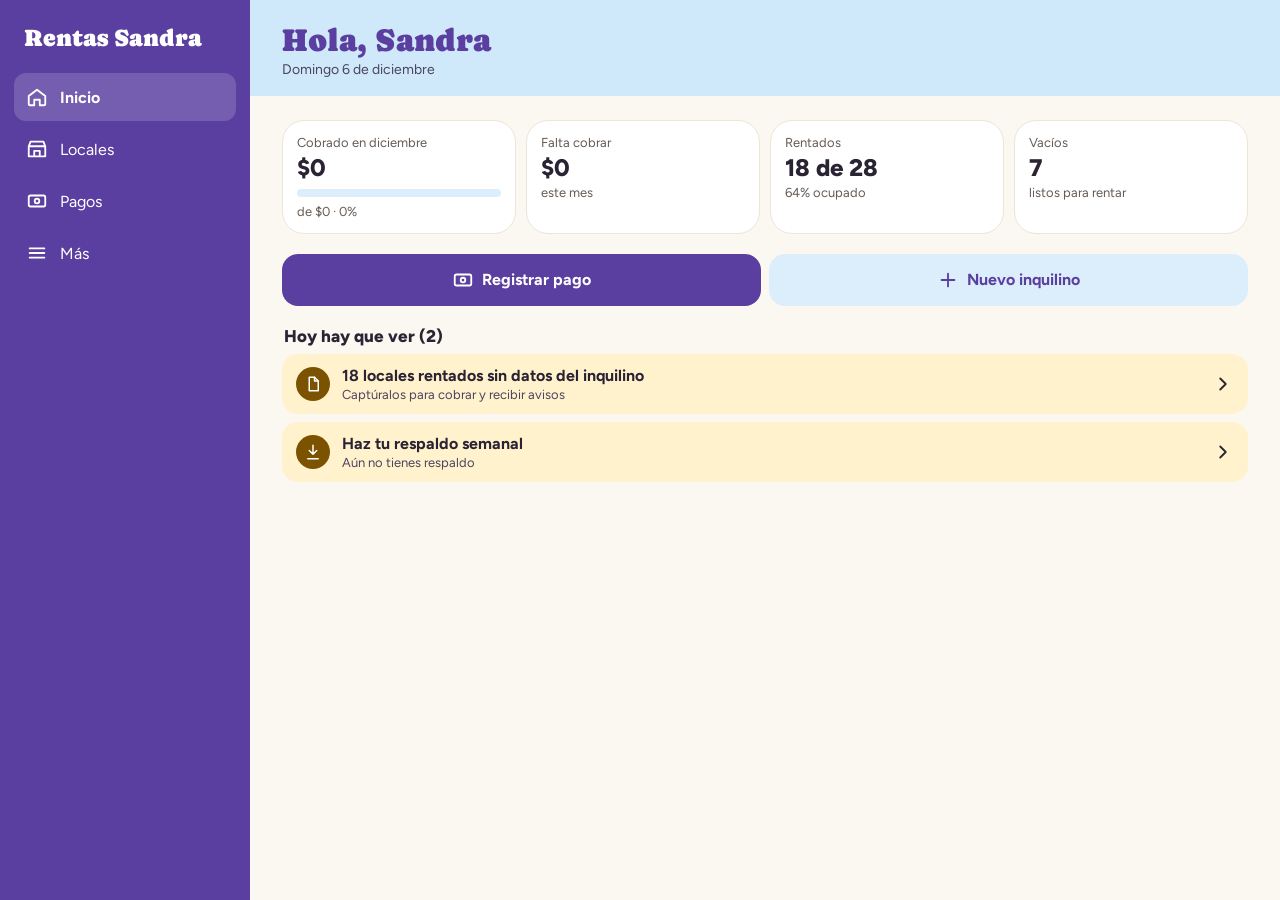
==== index.html @ fb32c987 "App de rentas: primera versión Co-Authored-By: Claude Opus 5.5 <noreply@anthropic.com> Claude-Sessio" ====
<!doctype html>
<html lang="es">
<head>
<meta charset="utf-8">
<meta name="viewport" content="width=device-width, initial-scale=1, viewport-fit=cover">
<meta name="theme-color" content="#CFE8FA">
<title>Rentas Sandra</title>
<link rel="manifest" href="manifest.webmanifest">
<link rel="icon" href="icono.svg">
<link rel="apple-touch-icon" href="icono-192.png">
<link rel="preload" href="lib/fuentes/caprasimo-latin-400-normal.woff2" as="font" type="font/woff2" crossorigin>
<link rel="stylesheet" href="estilos.css">
</head>
<body>
<header><button id="atras" aria-label="Atrás"><svg class="i" viewBox="0 0 24 24" aria-hidden="true"><path d="M15 6l-6 6 6 6"/></svg></button><div><h1 id="tit">Rentas</h1><p id="sub"></p></div></header>
<main id="main"></main>
<nav>
  <span class="marca">Rentas Sandra</span>
  <a href="#/inicio" data-t="inicio"><svg class="i" viewBox="0 0 24 24" aria-hidden="true"><path d="M3 11l9-7 9 7v9a1 1 0 0 1-1 1h-5v-6H9v6H4a1 1 0 0 1-1-1z"/></svg>Inicio</a>
  <a href="#/locales" data-t="locales"><svg class="i" viewBox="0 0 24 24" aria-hidden="true"><path d="M3 9l2-5h14l2 5M3 9v11h18V9M3 9h18M9 20v-6h6v6"/></svg>Locales</a>
  <a href="#/pagos" data-t="pagos"><svg class="i" viewBox="0 0 24 24" aria-hidden="true"><rect x="3" y="6" width="18" height="12" rx="2"/><circle cx="12" cy="12" r="2.5"/></svg>Pagos</a>
  <a href="#/mas" data-t="mas"><svg class="i" viewBox="0 0 24 24" aria-hidden="true"><path d="M4 7h16M4 12h16M4 17h16"/></svg>Más</a>
</nav>
<div id="velo" onclick="if(event.target===this)cerrarHoja()">
  <div id="hoja"><div class="hoja-cab"><b id="hoja-tit"></b><button onclick="cerrarHoja()" aria-label="Cerrar"><svg class="i" viewBox="0 0 24 24" aria-hidden="true"><path d="M6 6l12 12M18 6L6 18"/></svg></button></div><div id="hoja-cuerpo"></div></div>
</div>
<script src="lib/jspdf.umd.min.js" defer></script>
<script src="datos.js"></script>
<script src="app.js"></script>
</body>
</html>
---- estilos.css ----
@font-face{font-family:Caprasimo;src:url(lib/fuentes/caprasimo-latin-400-normal.woff2) format("woff2");font-weight:400;font-display:swap}
@font-face{font-family:Figtree;src:url(lib/fuentes/figtree-latin-400-normal.woff2) format("woff2");font-weight:400;font-display:swap}
@font-face{font-family:Figtree;src:url(lib/fuentes/figtree-latin-600-normal.woff2) format("woff2");font-weight:600;font-display:swap}
@font-face{font-family:Figtree;src:url(lib/fuentes/figtree-latin-700-normal.woff2) format("woff2");font-weight:700;font-display:swap}
@font-face{font-family:Figtree;src:url(lib/fuentes/figtree-latin-800-normal.woff2) format("woff2");font-weight:800;font-display:swap}

/* Estilo "Orgánico" con azul cielo y morado */
:root{--mor:#5B3FA0;--mor-osc:#432C7A;--cielo:#CFE8FA;--cielo2:#DCEEFB;--fondo:#FBF7F1;--txt:#2A2333;--gris:#665C55;--card:#fff;--borde:#EEE5D8;--linea:#F3ECE2;--input:#E2D7C9;
--rojo:#B3261E;--rojo2:#FCE8E6;--amar:#7A5200;--amar2:#FFF2CC;--verde:#1E6B45;--verde2:#DDF2E5;--gris2:#EEEAF5;--gris3:#4C4560;--wa:#1E7F45}
*{box-sizing:border-box;-webkit-tap-highlight-color:transparent}
html{font-size:16px}
body{margin:0;background:var(--fondo);font-family:Figtree,system-ui,-apple-system,"Segoe UI",Roboto,sans-serif;color:var(--txt);padding-bottom:calc(80px + env(safe-area-inset-bottom))}
a{color:inherit;text-decoration:none}
svg.i{width:22px;height:22px;flex:none;fill:none;stroke:currentColor;stroke-width:2;stroke-linecap:round;stroke-linejoin:round}
header{position:sticky;top:0;z-index:5;background:var(--cielo);color:var(--txt);padding:calc(14px + env(safe-area-inset-top)) 12px 14px;display:flex;align-items:center;gap:4px}
header h1{margin:0;font-family:Caprasimo,Georgia,serif;font-weight:400;font-size:26px;color:var(--mor);line-height:1.15}
header p{margin:2px 0 0;font-size:14px;color:var(--gris3)}
#atras{background:#fff;border:0;color:var(--mor);width:40px;height:40px;border-radius:50%;display:grid;place-items:center;cursor:pointer;flex:none;margin-right:6px}
main{padding:14px 16px;max-width:760px;margin:0 auto}
h2{font-size:17px;font-weight:800;margin:20px 2px 8px}
.card{background:var(--card);border:1px solid var(--borde);border-radius:22px;padding:12px 16px;margin-bottom:12px}
.card p{margin:0 0 8px;line-height:1.45;font-size:15px}
.kpis{display:grid;grid-template-columns:1fr 1fr;gap:10px;margin-bottom:12px}
.kpi{display:flex;flex-direction:column;gap:3px;background:var(--card);border:1px solid var(--borde);border-radius:22px;padding:14px;margin-bottom:12px}
.kpis .kpi{margin:0}
.kpi b{font-size:24px;font-weight:800}
.kpi span{font-size:13px;color:var(--gris)}
.barra{height:8px;background:var(--cielo2);border-radius:4px;margin:4px 0;overflow:hidden}
.barra i{display:block;height:100%;background:var(--mor);border-radius:4px}
.al{display:flex;gap:12px;align-items:center;padding:12px 14px;border-radius:16px;margin-bottom:8px;font-size:16px;font-weight:700}
.al .ic{width:34px;height:34px;flex:none;border-radius:50%;display:grid;place-items:center;color:#fff}
.al .ic svg{width:18px;height:18px}
.al.r{background:var(--rojo2)} .al.r .ic{background:var(--rojo)}
.al.a{background:var(--amar2)} .al.a .ic{background:var(--amar)}
.al div{flex:1}
.al em{font-style:normal;font-weight:400;font-size:13px;color:var(--gris3);display:block;margin-top:2px}
.chip{display:inline-block;font-size:13px;font-weight:700;padding:4px 10px;border-radius:20px;white-space:nowrap;margin-left:6px}
.c-r{background:var(--rojo2);color:var(--rojo)} .c-a{background:var(--amar2);color:var(--amar)} .c-v{background:var(--verde2);color:var(--verde)} .c-g{background:var(--gris2);color:var(--gris3)}
.filtros{display:flex;gap:8px;flex-wrap:wrap;margin-bottom:12px}
.filtros button{min-height:40px;padding:0 14px;border-radius:20px;border:1px solid var(--input);background:#fff;font:inherit;font-size:14px;color:var(--txt);cursor:pointer}
.filtros button.on{background:var(--mor);border-color:var(--mor);color:#fff;font-weight:700}
.fila{display:flex;justify-content:space-between;align-items:center;gap:8px;min-height:60px;padding:8px 0;border-bottom:1px solid var(--linea);font-size:16px;cursor:pointer}
.fila:last-child{border-bottom:0}
.fila small{display:block;color:var(--gris);font-size:13px;margin-top:2px}
.fila>div{flex:1;min-width:0}
.plaza{font-weight:800;font-size:17px;margin:4px 0;display:flex;justify-content:space-between;align-items:center;gap:6px}
.plaza span{font-weight:400;color:var(--gris);font-size:13px}
.btn{display:flex;align-items:center;justify-content:center;gap:8px;width:100%;min-height:52px;border:0;border-radius:16px;padding:12px;font-size:16px;font-weight:700;margin-top:8px;cursor:pointer;background:var(--mor);color:#fff;text-align:center;font-family:inherit}
.btn:hover{background:var(--mor-osc)}
.btn.sec{background:var(--cielo2);color:var(--mor)}
.btn.wa{background:var(--wa);color:#fff}
.btn.peligro{background:var(--rojo2);color:var(--rojo)}
.btn.chico{min-height:44px;padding:8px;font-size:14px}
.btn.hecho{opacity:.5}
.btn:disabled{opacity:.6}
.dos{display:grid;grid-template-columns:1fr 1fr;gap:8px}
.tres{display:grid;grid-template-columns:1fr 1fr 1fr;gap:6px}
.dato{display:flex;justify-content:space-between;gap:12px;font-size:15px;padding:6px 0;text-align:right}
.dato span{color:var(--gris);text-align:left}
.cifras{display:grid;grid-template-columns:repeat(3,1fr);gap:8px;margin:8px 0}
.cifras div{background:var(--fondo);border-radius:12px;padding:10px;display:flex;flex-direction:column;gap:2px}
.cifras span{font-size:12px;color:var(--gris)}
.cifras b{font-size:16px}
.persona{display:flex;align-items:center;gap:12px;margin:4px 0}
.avatar{width:46px;height:46px;border-radius:50%;background:var(--cielo2);color:var(--mor);display:grid;place-items:center;font-weight:800;font-size:17px;flex:none}
.persona b{font-size:17px;display:block}
.persona small{color:var(--gris);font-size:14px}
.chk{display:flex;justify-content:space-between;align-items:center;gap:10px;font-size:16px;min-height:56px;padding:6px 0}
.chk>span:first-child{flex:1}
.chk small{display:block;color:var(--gris);font-size:13px}
.chk input[type=checkbox]{width:26px;height:26px;accent-color:var(--mor);margin:0}
.chk input[type=date]{width:auto;flex:0 0 auto;margin:0;font-size:15px;padding:8px}
.seg{display:flex;background:var(--linea);border-radius:12px;padding:3px}
.seg button{min-height:38px;padding:0 11px;border:0;border-radius:10px;background:transparent;font:inherit;font-size:14px;color:var(--gris3);cursor:pointer}
.seg button.on{background:#fff;font-weight:700;color:var(--mor);box-shadow:0 1px 2px rgba(0,0,0,.08)}
.acc{display:flex;align-items:center;gap:10px}
.cam{border:1.5px dashed #9BB8D6;background:#fff;border-radius:10px;width:44px;height:44px;color:var(--mor);cursor:pointer;display:grid;place-items:center}
.doc{border-bottom:1px solid var(--linea)}
.doc:last-of-type{border:0}
.fotos{display:flex;flex-wrap:wrap;gap:6px;margin:4px 0 8px}
.mini{width:60px;height:60px;object-fit:cover;border-radius:10px;border:1px solid var(--borde);cursor:pointer;background:var(--cielo2)}
.mas-foto{width:60px;height:60px;border-radius:10px;border:1.5px dashed #9BB8D6;background:#fff;color:var(--mor);cursor:pointer;display:grid;place-items:center}
.pasos{display:grid;grid-template-columns:repeat(4,1fr);gap:6px;margin:4px 0 6px}
.pasos i{height:6px;border-radius:3px;background:var(--cielo2)}
.pasos i.on{background:var(--mor)}
.paso{display:flex;gap:10px;margin:16px 0 6px}
.paso .n{flex:0 0 30px;height:30px;border-radius:50%;background:var(--mor);color:#fff;display:grid;place-items:center;font-weight:800}
.paso b{font-size:17px}
.paso p{margin:2px 0 0;font-size:14px;color:var(--gris)}
.sub{font-size:13px;color:var(--gris);margin:12px 0 4px;font-weight:700}
label{display:block;font-size:13px;color:var(--gris);margin:12px 0 0}
label small{display:block;font-size:11px}
input,select,textarea{display:block;width:100%;margin-top:4px;font-size:16px;min-height:48px;padding:11px 12px;border:1px solid var(--input);border-radius:12px;background:#fff;color:var(--txt);font-family:inherit}
input:focus,select:focus,textarea:focus{outline:2px solid var(--mor);outline-offset:1px}
textarea{resize:vertical}
.buscar{display:flex;align-items:center;gap:10px;background:#fff;border:1px solid var(--input);border-radius:16px;padding:0 14px;margin:0 0 10px;color:var(--gris)}
.buscar input{border:0;margin:0;padding:0;outline:0}
.aviso{background:var(--amar2);color:var(--amar);border-radius:12px;padding:10px 12px;font-size:14px;margin:6px 0}
.aviso a{text-decoration:underline}
.ok{background:var(--verde2);color:var(--verde);border-radius:14px;padding:14px;font-size:16px;font-weight:700;text-align:center}
.vacio{color:var(--gris);text-align:center;padding:14px;font-size:14px}
.rojo{color:var(--rojo)}
.mesnav{display:flex;justify-content:space-between;align-items:center;margin-bottom:12px}
.mesnav a{width:44px;height:44px;border-radius:50%;background:#fff;border:1px solid var(--borde);display:grid;place-items:center;color:var(--txt)}
.mesnav b{text-transform:capitalize;font-family:Caprasimo,Georgia,serif;font-weight:400;font-size:22px;color:var(--mor)}
.tabla{width:100%;border-collapse:collapse;font-size:14px}
.tabla td,.tabla th{padding:7px 4px;text-align:right;border-bottom:1px solid var(--linea)}
.tabla td:first-child,.tabla th:first-child{text-align:left;text-transform:capitalize}
.menu .fila{font-size:16px}
.menu .fila svg.i{color:var(--mor);margin-right:12px}
.menu .fila>div{display:flex;align-items:center}
nav{position:fixed;bottom:0;left:0;right:0;z-index:5;display:grid;grid-template-columns:repeat(4,1fr);background:#fff;border-top:1px solid var(--borde);padding:6px 0 calc(8px + env(safe-area-inset-bottom))}
nav a{min-height:52px;display:flex;flex-direction:column;align-items:center;justify-content:center;gap:3px;font-size:12px;color:var(--gris)}
nav a.on{color:var(--mor);font-weight:700}
nav .marca{display:none}
#velo{position:fixed;inset:0;z-index:10;background:rgba(42,35,51,.45);display:none;align-items:flex-end;justify-content:center}
#velo.on{display:flex}
#hoja{background:var(--fondo);width:100%;max-width:640px;max-height:90vh;overflow:auto;border-radius:24px 24px 0 0;padding:0 16px calc(20px + env(safe-area-inset-bottom))}
.hoja-cab{position:sticky;top:0;z-index:1;background:var(--fondo);display:flex;justify-content:space-between;align-items:center;padding:16px 0 8px;font-size:18px;font-weight:800}
.hoja-cab button{border:0;background:var(--cielo2);color:var(--mor);border-radius:50%;width:40px;height:40px;cursor:pointer;display:grid;place-items:center}
.pago{margin-top:8px}

/* Laptop y tableta grande: menú a la izquierda */
@media (min-width:900px){
  body{padding-bottom:0;padding-left:250px}
  nav{top:0;right:auto;width:250px;bottom:0;display:flex;flex-direction:column;gap:4px;padding:24px 14px;background:var(--mor);border:0}
  nav .marca{display:block;font-family:Caprasimo,Georgia,serif;font-size:24px;color:#fff;padding:0 10px 18px}
  nav a{flex-direction:row;justify-content:flex-start;gap:12px;min-height:48px;padding:0 12px;border-radius:12px;font-size:16px;color:#fff}
  nav a.on{background:rgba(255,255,255,.16);color:#fff}
  header{padding:22px 32px 18px}
  header h1{font-size:32px}
  main{padding:24px 32px;max-width:1100px;margin:0}
  .kpis{grid-template-columns:repeat(4,1fr)}
  .columnas{display:grid;grid-template-columns:1fr 1fr;gap:16px;align-items:start}
  #velo{align-items:center}
  #hoja{border-radius:24px;max-height:85vh}
}
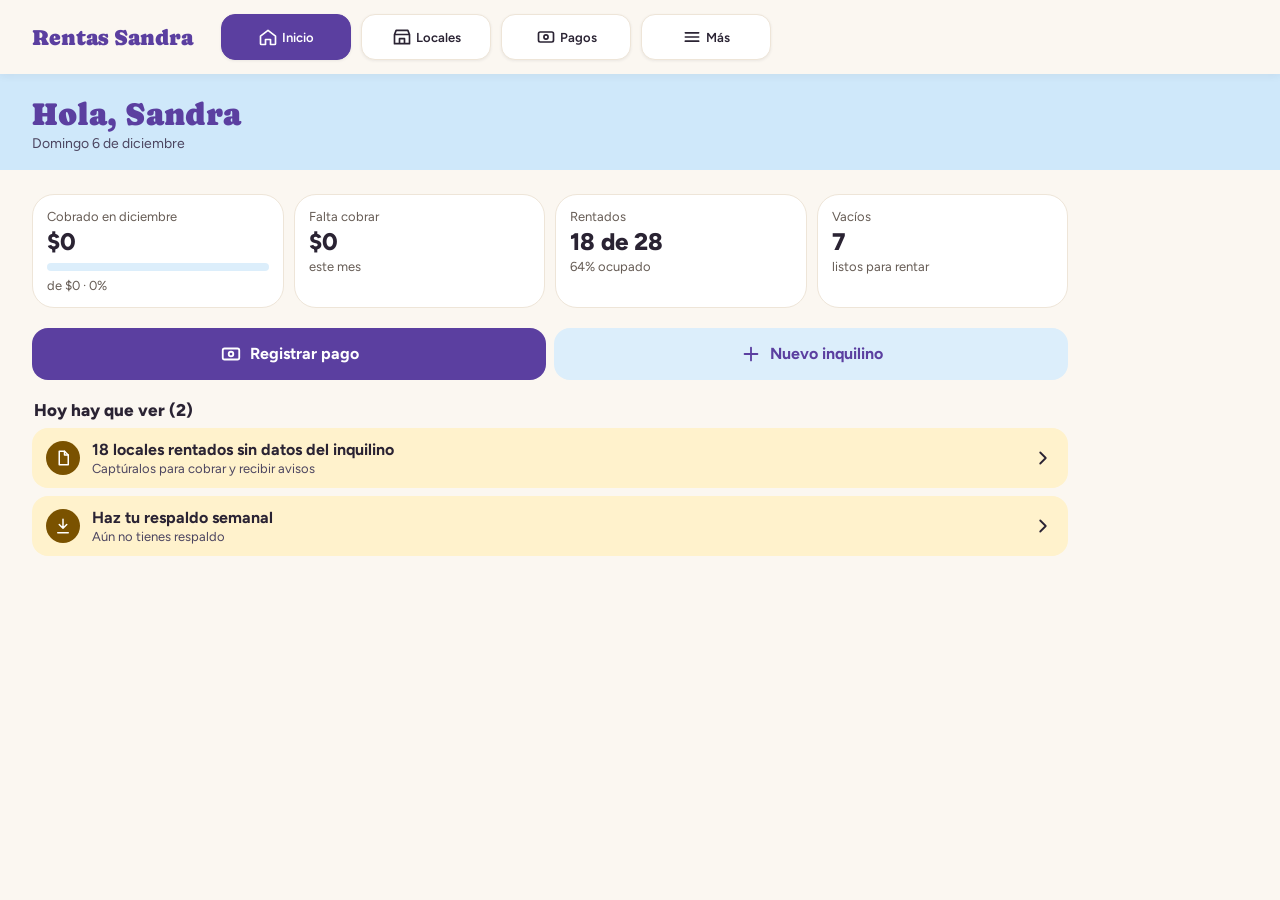
==== commit b9f10eb5: "Menú superior con botones redondeados Co-Authored-By: Claude Haiku 5.5 <noreply@anthropic.com> Claud" ====
--- a/index.html
+++ b/index.html
@@ -12,8 +12,6 @@
 <link rel="stylesheet" href="estilos.css">
 </head>
 <body>
-<header><button id="atras" aria-label="Atrás"><svg class="i" viewBox="0 0 24 24" aria-hidden="true"><path d="M15 6l-6 6 6 6"/></svg></button><div><h1 id="tit">Rentas</h1><p id="sub"></p></div></header>
-<main id="main"></main>
 <nav>
   <span class="marca">Rentas Sandra</span>
   <a href="#/inicio" data-t="inicio"><svg class="i" viewBox="0 0 24 24" aria-hidden="true"><path d="M3 11l9-7 9 7v9a1 1 0 0 1-1 1h-5v-6H9v6H4a1 1 0 0 1-1-1z"/></svg>Inicio</a>
@@ -21,6 +19,8 @@
   <a href="#/pagos" data-t="pagos"><svg class="i" viewBox="0 0 24 24" aria-hidden="true"><rect x="3" y="6" width="18" height="12" rx="2"/><circle cx="12" cy="12" r="2.5"/></svg>Pagos</a>
   <a href="#/mas" data-t="mas"><svg class="i" viewBox="0 0 24 24" aria-hidden="true"><path d="M4 7h16M4 12h16M4 17h16"/></svg>Más</a>
 </nav>
+<header><button id="atras" aria-label="Atrás"><svg class="i" viewBox="0 0 24 24" aria-hidden="true"><path d="M15 6l-6 6 6 6"/></svg></button><div><h1 id="tit">Rentas</h1><p id="sub"></p></div></header>
+<main id="main"></main>
 <div id="velo" onclick="if(event.target===this)cerrarHoja()">
   <div id="hoja"><div class="hoja-cab"><b id="hoja-tit"></b><button onclick="cerrarHoja()" aria-label="Cerrar"><svg class="i" viewBox="0 0 24 24" aria-hidden="true"><path d="M6 6l12 12M18 6L6 18"/></svg></button></div><div id="hoja-cuerpo"></div></div>
 </div>
--- a/estilos.css
+++ b/estilos.css
@@ -9,10 +9,10 @@
 --rojo:#B3261E;--rojo2:#FCE8E6;--amar:#7A5200;--amar2:#FFF2CC;--verde:#1E6B45;--verde2:#DDF2E5;--gris2:#EEEAF5;--gris3:#4C4560;--wa:#1E7F45}
 *{box-sizing:border-box;-webkit-tap-highlight-color:transparent}
 html{font-size:16px}
-body{margin:0;background:var(--fondo);font-family:Figtree,system-ui,-apple-system,"Segoe UI",Roboto,sans-serif;color:var(--txt);padding-bottom:calc(80px + env(safe-area-inset-bottom))}
+body{margin:0;background:var(--fondo);font-family:Figtree,system-ui,-apple-system,"Segoe UI",Roboto,sans-serif;color:var(--txt);padding-bottom:calc(24px + env(safe-area-inset-bottom))}
 a{color:inherit;text-decoration:none}
 svg.i{width:22px;height:22px;flex:none;fill:none;stroke:currentColor;stroke-width:2;stroke-linecap:round;stroke-linejoin:round}
-header{position:sticky;top:0;z-index:5;background:var(--cielo);color:var(--txt);padding:calc(14px + env(safe-area-inset-top)) 12px 14px;display:flex;align-items:center;gap:4px}
+header{background:var(--cielo);color:var(--txt);padding:14px 12px 14px;display:flex;align-items:center;gap:4px}
 header h1{margin:0;font-family:Caprasimo,Georgia,serif;font-weight:400;font-size:26px;color:var(--mor);line-height:1.15}
 header p{margin:2px 0 0;font-size:14px;color:var(--gris3)}
 #atras{background:#fff;border:0;color:var(--mor);width:40px;height:40px;border-radius:50%;display:grid;place-items:center;cursor:pointer;flex:none;margin-right:6px}
@@ -109,9 +109,10 @@
 .menu .fila{font-size:16px}
 .menu .fila svg.i{color:var(--mor);margin-right:12px}
 .menu .fila>div{display:flex;align-items:center}
-nav{position:fixed;bottom:0;left:0;right:0;z-index:5;display:grid;grid-template-columns:repeat(4,1fr);background:#fff;border-top:1px solid var(--borde);padding:6px 0 calc(8px + env(safe-area-inset-bottom))}
-nav a{min-height:52px;display:flex;flex-direction:column;align-items:center;justify-content:center;gap:3px;font-size:12px;color:var(--gris)}
-nav a.on{color:var(--mor);font-weight:700}
+nav{position:sticky;top:0;z-index:5;display:grid;grid-template-columns:repeat(4,minmax(0,1fr));gap:8px;background:var(--fondo);padding:calc(10px + env(safe-area-inset-top)) 12px 10px;box-shadow:0 2px 8px rgba(42,35,51,.06)}
+nav a{min-height:46px;display:flex;flex-direction:row;align-items:center;justify-content:center;gap:4px;padding:0 4px;border-radius:14px;background:#fff;border:1px solid var(--borde);box-shadow:0 1px 3px rgba(42,35,51,.08);font-size:13px;font-weight:600;color:var(--txt);white-space:nowrap}
+nav a.on{background:var(--mor);border-color:var(--mor);color:#fff}
+nav a svg.i{width:20px;height:20px}
 nav .marca{display:none}
 #velo{position:fixed;inset:0;z-index:10;background:rgba(42,35,51,.45);display:none;align-items:flex-end;justify-content:center}
 #velo.on{display:flex}
@@ -120,13 +121,21 @@
 .hoja-cab button{border:0;background:var(--cielo2);color:var(--mor);border-radius:50%;width:40px;height:40px;cursor:pointer;display:grid;place-items:center}
 .pago{margin-top:8px}
 
-/* Laptop y tableta grande: menú a la izquierda */
+/* Plazas desplegables */
+.plaza-d{padding:0;overflow:hidden}
+.plaza-cab{list-style:none;display:flex;align-items:center;justify-content:space-between;gap:10px;min-height:60px;padding:10px 16px;background:#EEE8F8;cursor:pointer}
+.plaza-cab::-webkit-details-marker{display:none}
+.plaza-cab b{display:block;font-size:17px;font-weight:800;color:var(--mor)}
+.plaza-cab small{display:block;font-size:13px;color:var(--gris3);margin-top:2px}
+.plaza-cab svg.i{color:var(--mor);transition:transform .2s}
+.plaza-d[open] .plaza-cab svg.i{transform:rotate(90deg)}
+.plaza-d .fila{margin:0 16px}
+
+/* Laptop y tableta grande: menú arriba, horizontal */
 @media (min-width:900px){
-  body{padding-bottom:0;padding-left:250px}
-  nav{top:0;right:auto;width:250px;bottom:0;display:flex;flex-direction:column;gap:4px;padding:24px 14px;background:var(--mor);border:0}
-  nav .marca{display:block;font-family:Caprasimo,Georgia,serif;font-size:24px;color:#fff;padding:0 10px 18px}
-  nav a{flex-direction:row;justify-content:flex-start;gap:12px;min-height:48px;padding:0 12px;border-radius:12px;font-size:16px;color:#fff}
-  nav a.on{background:rgba(255,255,255,.16);color:#fff}
+  nav{padding:14px 32px;grid-template-columns:auto repeat(4,max-content);justify-content:start;align-items:center;gap:10px}
+  nav .marca{display:block;font-family:Caprasimo,Georgia,serif;font-size:22px;color:var(--mor);padding:0 18px 0 0}
+  nav a{padding:0 18px;min-width:130px}
   header{padding:22px 32px 18px}
   header h1{font-size:32px}
   main{padding:24px 32px;max-width:1100px;margin:0}
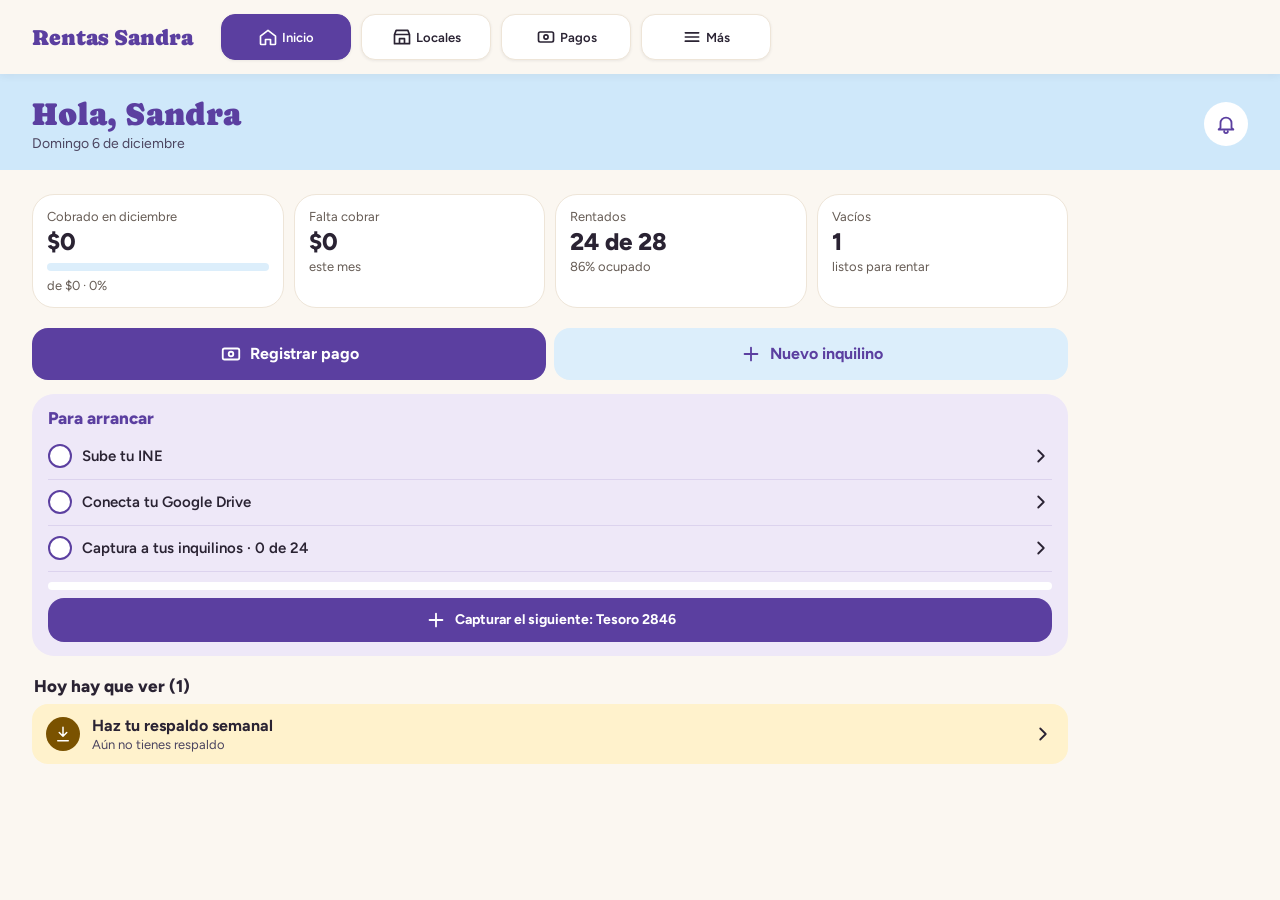
==== commit d3302da3: "Avisos con círculo rojo, gastos personales, cierre de mes, contrato de Sandra, recargo 10 % y datos " ====
--- a/index.html
+++ b/index.html
@@ -19,7 +19,7 @@
   <a href="#/pagos" data-t="pagos"><svg class="i" viewBox="0 0 24 24" aria-hidden="true"><rect x="3" y="6" width="18" height="12" rx="2"/><circle cx="12" cy="12" r="2.5"/></svg>Pagos</a>
   <a href="#/mas" data-t="mas"><svg class="i" viewBox="0 0 24 24" aria-hidden="true"><path d="M4 7h16M4 12h16M4 17h16"/></svg>Más</a>
 </nav>
-<header><button id="atras" aria-label="Atrás"><svg class="i" viewBox="0 0 24 24" aria-hidden="true"><path d="M15 6l-6 6 6 6"/></svg></button><div><h1 id="tit">Rentas</h1><p id="sub"></p></div></header>
+<header><button id="atras" aria-label="Atrás"><svg class="i" viewBox="0 0 24 24" aria-hidden="true"><path d="M15 6l-6 6 6 6"/></svg></button><div><h1 id="tit">Rentas</h1><p id="sub"></p></div><a id="campana" href="#/avisos" aria-label="Avisos"><svg class="i" viewBox="0 0 24 24" aria-hidden="true"><path d="M6 16V11a6 6 0 0 1 12 0v5l2 2H4zM10 20a2 2 0 0 0 4 0"/></svg><b class="badge" style="display:none">0</b></a></header>
 <main id="main"></main>
 <div id="velo" onclick="if(event.target===this)cerrarHoja()">
   <div id="hoja"><div class="hoja-cab"><b id="hoja-tit"></b><button onclick="cerrarHoja()" aria-label="Cerrar"><svg class="i" viewBox="0 0 24 24" aria-hidden="true"><path d="M6 6l12 12M18 6L6 18"/></svg></button></div><div id="hoja-cuerpo"></div></div>
--- a/estilos.css
+++ b/estilos.css
@@ -55,7 +55,8 @@
 .btn:disabled{opacity:.6}
 .dos{display:grid;grid-template-columns:1fr 1fr;gap:8px}
 .tres{display:grid;grid-template-columns:1fr 1fr 1fr;gap:6px}
-.dato{display:flex;justify-content:space-between;gap:12px;font-size:15px;padding:6px 0;text-align:right}
+.dato{display:flex;justify-content:space-between;gap:12px;font-size:15px;padding:6px 0;text-align:right;overflow-wrap:anywhere;min-width:0}
+.dato span{flex:none;max-width:45%}
 .dato span{color:var(--gris);text-align:left}
 .cifras{display:grid;grid-template-columns:repeat(3,1fr);gap:8px;margin:8px 0}
 .cifras div{background:var(--fondo);border-radius:12px;padding:10px;display:flex;flex-direction:column;gap:2px}
@@ -144,3 +145,63 @@
   #velo{align-items:center}
   #hoja{border-radius:24px;max-height:85vh}
 }
+
+/* Calendario por locales */
+.cal-leyenda{display:flex;flex-wrap:wrap;gap:8px;align-items:center;margin:0 0 10px;font-size:13px;color:var(--gris3)}
+.cal-leyenda .bar{padding:3px 10px;border-radius:12px;font-size:12px}
+.calwrap{overflow-x:auto;background:#fff;border:1px solid var(--borde);border-radius:18px;-webkit-overflow-scrolling:touch}
+.cal{border-collapse:separate;border-spacing:0;font-size:13px}
+.cal th,.cal td{border-bottom:1px solid var(--linea);border-right:1px solid var(--linea);height:52px;min-width:84px;padding:0;text-align:center;white-space:nowrap}
+.cal thead th{position:sticky;top:0;z-index:3;background:var(--cielo2);color:var(--txt);font-weight:700;height:40px}
+.cal thead th.hoy{background:var(--mor);color:#fff}
+.cal tbody th:first-child,.cal thead th:first-child{position:sticky;left:0;z-index:2;background:#fff;min-width:150px;text-align:left;padding:6px 10px}
+.cal thead th:first-child{z-index:4;background:var(--cielo)}
+.cal th b{display:block;font-size:14px}
+.cal th small{display:block;font-size:12px;color:var(--gris);font-weight:400;white-space:nowrap;overflow:hidden;text-overflow:ellipsis;max-width:140px}
+.cal tr.grupo th{background:#EEE8F8;color:var(--mor);font-weight:800;text-align:left;height:34px;position:static;padding:0}
+.cal tr.grupo th span{position:sticky;left:0;display:inline-block;padding:6px 10px}
+.cal-c{padding:4px 0}
+.bar{display:flex;align-items:center;justify-content:center;height:100%;min-height:44px;color:#fff;font-weight:700;font-size:12px;cursor:pointer;border-radius:0}
+/* Colores suaves (pastel) con texto oscuro para que se lea bien */
+.bar.ok{background:rgba(46,139,87,.22);color:#1E6B45}
+.bar.mal{background:rgba(179,38,30,.18);color:#9B1C14}
+.bar.ojo{background:rgba(224,161,0,.26);color:#6B4D00}
+.bar.pend{background:rgba(142,134,166,.22);color:#4C4560}
+.cal-c .bar{margin:0}
+.cal-c .bar.ini{border-radius:12px 0 0 12px;margin-left:6px}
+.cal-c .bar.fin{border-radius:0 12px 12px 0;margin-right:6px}
+.cal-c .bar.ini.fin{border-radius:12px;margin:0 6px}
+.cal-vac{background:repeating-linear-gradient(45deg,#f4f1f8,#f4f1f8 6px,#fff 6px,#fff 12px);color:var(--gris);font-size:12px}
+.cal-sin{background:repeating-linear-gradient(45deg,#FFF6DA,#FFF6DA 6px,#fff 6px,#fff 12px)}
+.cal-add{display:flex;align-items:center;justify-content:center;width:100%;height:100%;min-height:44px;color:var(--mor);font-weight:700;font-size:12px}
+.cal-vac .cal-add{color:var(--gris)}
+.cal td.cal-vac:has(.cal-add:hover),.cal td.cal-sin:has(.cal-add:hover){outline:2px solid var(--mor);outline-offset:-2px}
+.cal th a{display:block;color:inherit}
+.cal-leyenda .cal-vac,.cal-leyenda .cal-sin{padding:3px 10px;border-radius:12px;font-size:12px;border:1px solid var(--borde)}
+
+/* Guía de arranque */
+.guia{background:#EEE8F8;border-radius:22px;padding:14px 16px;margin:14px 0 12px}
+.guia>b{display:block;font-size:17px;font-weight:800;color:var(--mor);margin-bottom:6px}
+.guia-paso{display:flex;align-items:center;gap:10px;min-height:46px;font-size:15px;font-weight:600;border-bottom:1px solid rgba(91,63,160,.12)}
+.guia-paso>span:nth-child(2){flex:1}
+.guia-paso.ok{color:var(--gris3);font-weight:400}
+.guia-paso.ok>span:nth-child(2){text-decoration:line-through}
+.guia-check{width:24px;height:24px;border-radius:50%;border:2px solid var(--mor);display:grid;place-items:center;flex:none;background:#fff}
+.guia-paso.ok .guia-check{background:var(--mor);color:#fff}
+.guia-check svg.i{width:15px;height:15px;stroke-width:3}
+.guia .barra{margin:10px 0 2px;background:#fff}
+/* Filtro de plazas del calendario */
+.cal-filtro{display:flex;align-items:center;gap:10px;margin:0 0 10px;font-size:14px;font-weight:700;color:var(--txt)}
+.cal-filtro select{margin:0;flex:1;max-width:320px}
+
+/* WhatsApp junto a cada aviso */
+.al-fila{display:flex;gap:8px;align-items:stretch;margin-bottom:8px}
+.al-fila .al{flex:1;margin:0;min-width:0}
+.al-wa{flex:none;width:52px;border:0;border-radius:16px;background:var(--wa);color:#fff;display:grid;place-items:center;cursor:pointer}
+.boton-dato{width:auto;margin:0;padding:0 16px;min-height:40px;flex:none}
+.aviso a.btn{text-decoration:none}
+
+/* Campana de avisos con círculo rojo y número */
+#campana{margin-left:auto;position:relative;background:#fff;color:var(--mor);width:44px;height:44px;border-radius:50%;display:grid;place-items:center;flex:none;text-decoration:none}
+#campana .badge{position:absolute;top:-4px;right:-4px;min-width:22px;height:22px;padding:0 6px;border-radius:11px;background:#D7263D;color:#fff;font-size:13px;font-weight:700;line-height:22px;text-align:center;box-shadow:0 0 0 2px var(--cielo)}
+header>div{min-width:0}
